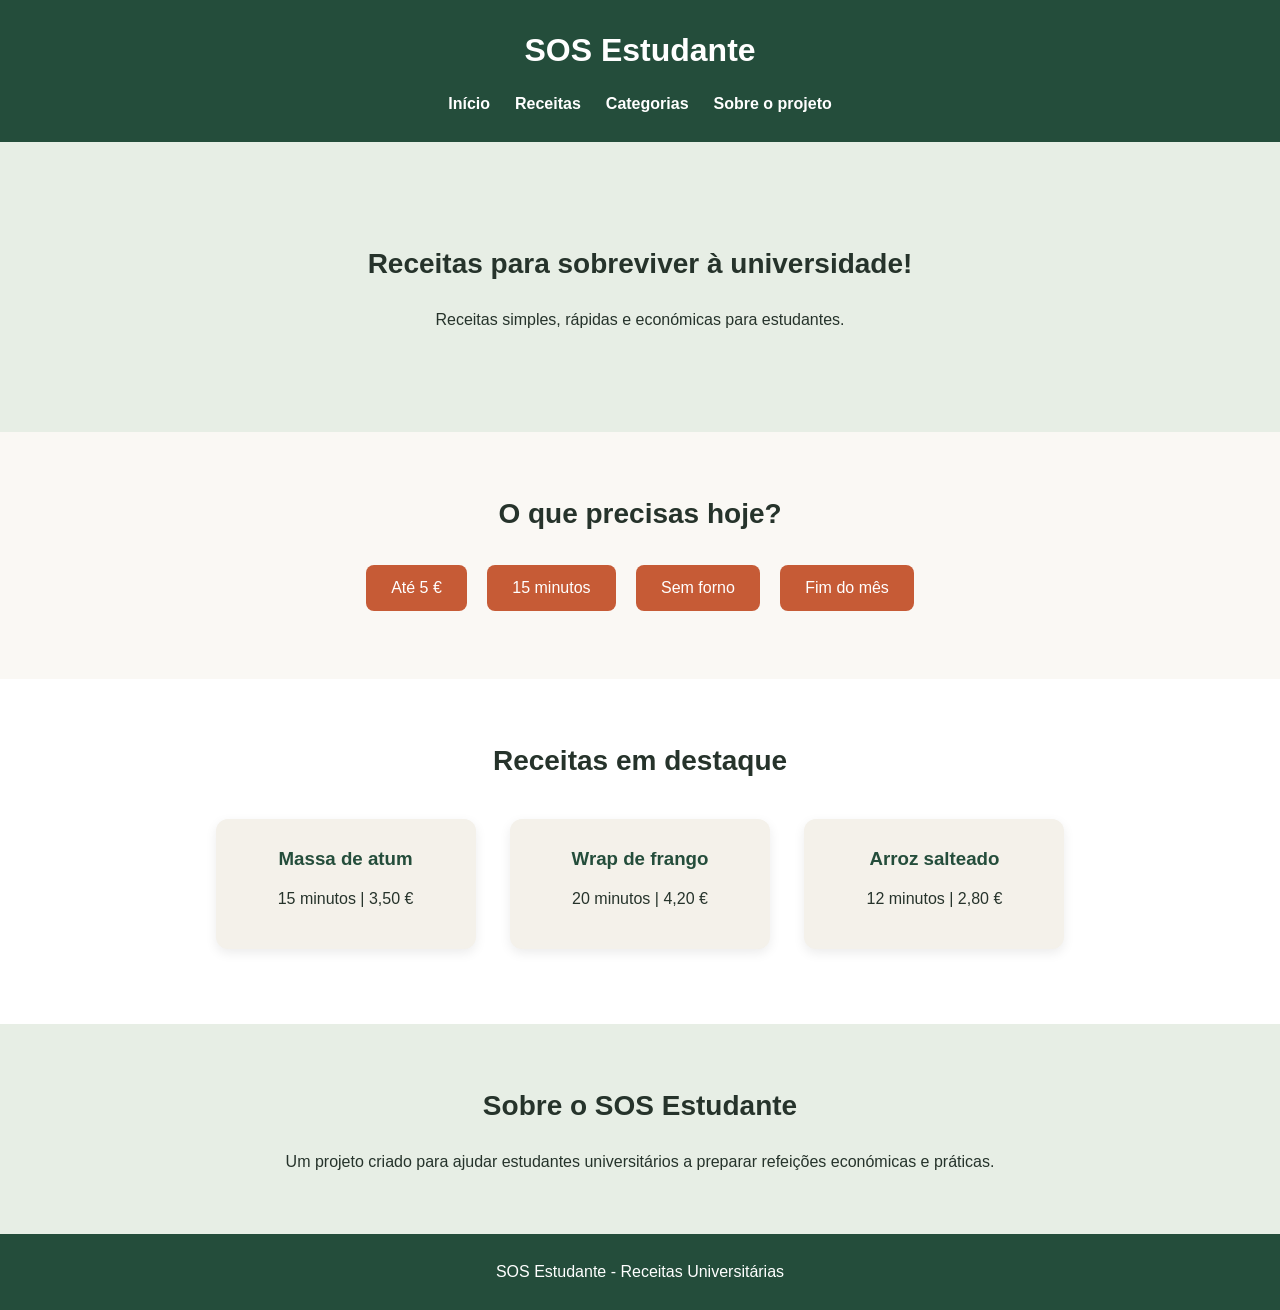
==== index.html @ cc5f1b09 "Adiciona estrutura HTML e estilos CSS da pagina inicial" ====
<!DOCTYPE html>
<html lang="pt">
<head>
    <meta charset="UTF-8">
    <meta name="viewport" content="width=device-width, initial-scale=1.0">
    <title>SOS Estudante - Receitas Universitárias</title>
    <link rel="stylesheet" href="css/style.css">
</head>
<body>

    <header>
        <h1>SOS Estudante</h1>

        <nav>
            <a href="index.html">Início</a>
            <a href="#receitas">Receitas</a>
            <a href="#categorias">Categorias</a>
            <a href="#sobre">Sobre o projeto</a>
        </nav>
    </header>

    <main>
        <section>
            <h2>Receitas para sobreviver à universidade!</h2>
            <p>Receitas simples, rápidas e económicas para estudantes.</p>
        </section>

        <section id="categorias">
            <h2>O que precisas hoje?</h2>

            <button>Até 5 €</button>
            <button>15 minutos</button>
            <button>Sem forno</button>
            <button>Fim do mês</button>
        </section>

        <section id="receitas">
            <h2>Receitas em destaque</h2>

            <article>
                <h3>Massa de atum</h3>
                <p>15 minutos | 3,50 €</p>
            </article>

            <article>
                <h3>Wrap de frango</h3>
                <p>20 minutos | 4,20 €</p>
            </article>

            <article>
                <h3>Arroz salteado</h3>
                <p>12 minutos | 2,80 €</p>
            </article>
        </section>

        <section id="sobre">
            <h2>Sobre o SOS Estudante</h2>
            <p>Um projeto criado para ajudar estudantes universitários
            a preparar refeições económicas e práticas.</p>
        </section>
    </main>

    <footer>
        <p>SOS Estudante - Receitas Universitárias</p>
    </footer>

</body>
</html>
---- css/style.css ----
/* Estilo geral */
* {
    margin: 0;
    padding: 0;
    box-sizing: border-box;
}

body {
    font-family: Arial, sans-serif;
    background-color: #faf8f4;
    color: #26332b;
    line-height: 1.6;
}

/* Cabeçalho */
header {
    background-color: #244d3b;
    color: white;
    padding: 25px;
    text-align: center;
}

header h1 {
    margin-bottom: 15px;
    font-size: 32px;
}

nav {
    display: flex;
    justify-content: center;
    flex-wrap: wrap;
    gap: 25px;
}

nav a {
    color: white;
    text-decoration: none;
    font-weight: bold;
}

nav a:hover {
    color: #f4c77a;
}

/* Secções */
main section {
    padding: 60px 20px;
    text-align: center;
}

main section:first-child {
    background-color: #e7eee5;
    padding: 100px 20px;
}

h2 {
    font-size: 28px;
    margin-bottom: 20px;
}

/* Botões das categorias */
button {
    background-color: #c65b36;
    color: white;
    border: none;
    border-radius: 8px;
    padding: 14px 25px;
    margin: 8px;
    font-size: 16px;
    cursor: pointer;
}

button:hover {
    background-color: #a74628;
}

/* Receitas */
#receitas {
    background-color: #fff;
}

article {
    display: inline-block;
    vertical-align: top;
    background-color: #f4f1ea;
    width: 260px;
    min-height: 130px;
    margin: 15px;
    padding: 25px;
    border-radius: 12px;
    box-shadow: 0 4px 12px rgba(0,0,0,0.08);
}

article h3 {
    margin-bottom: 12px;
    color: #244d3b;
}

/* Sobre o projeto */
#sobre {
    background-color: #e7eee5;
}

/* Rodapé */
footer {
    background-color: #244d3b;
    color: white;
    padding: 25px;
    text-align: center;
}

/* Adaptação a telemóveis */
@media (max-width: 600px) {
    header h1 {
        font-size: 26px;
    }

    nav {
        gap: 12px;
    }

    main section {
        padding: 40px 15px;
    }

    h2 {
        font-size: 23px;
    }

    article {
        display: block;
        width: 100%;
        max-width: 340px;
        margin: 15px auto;
    }
}
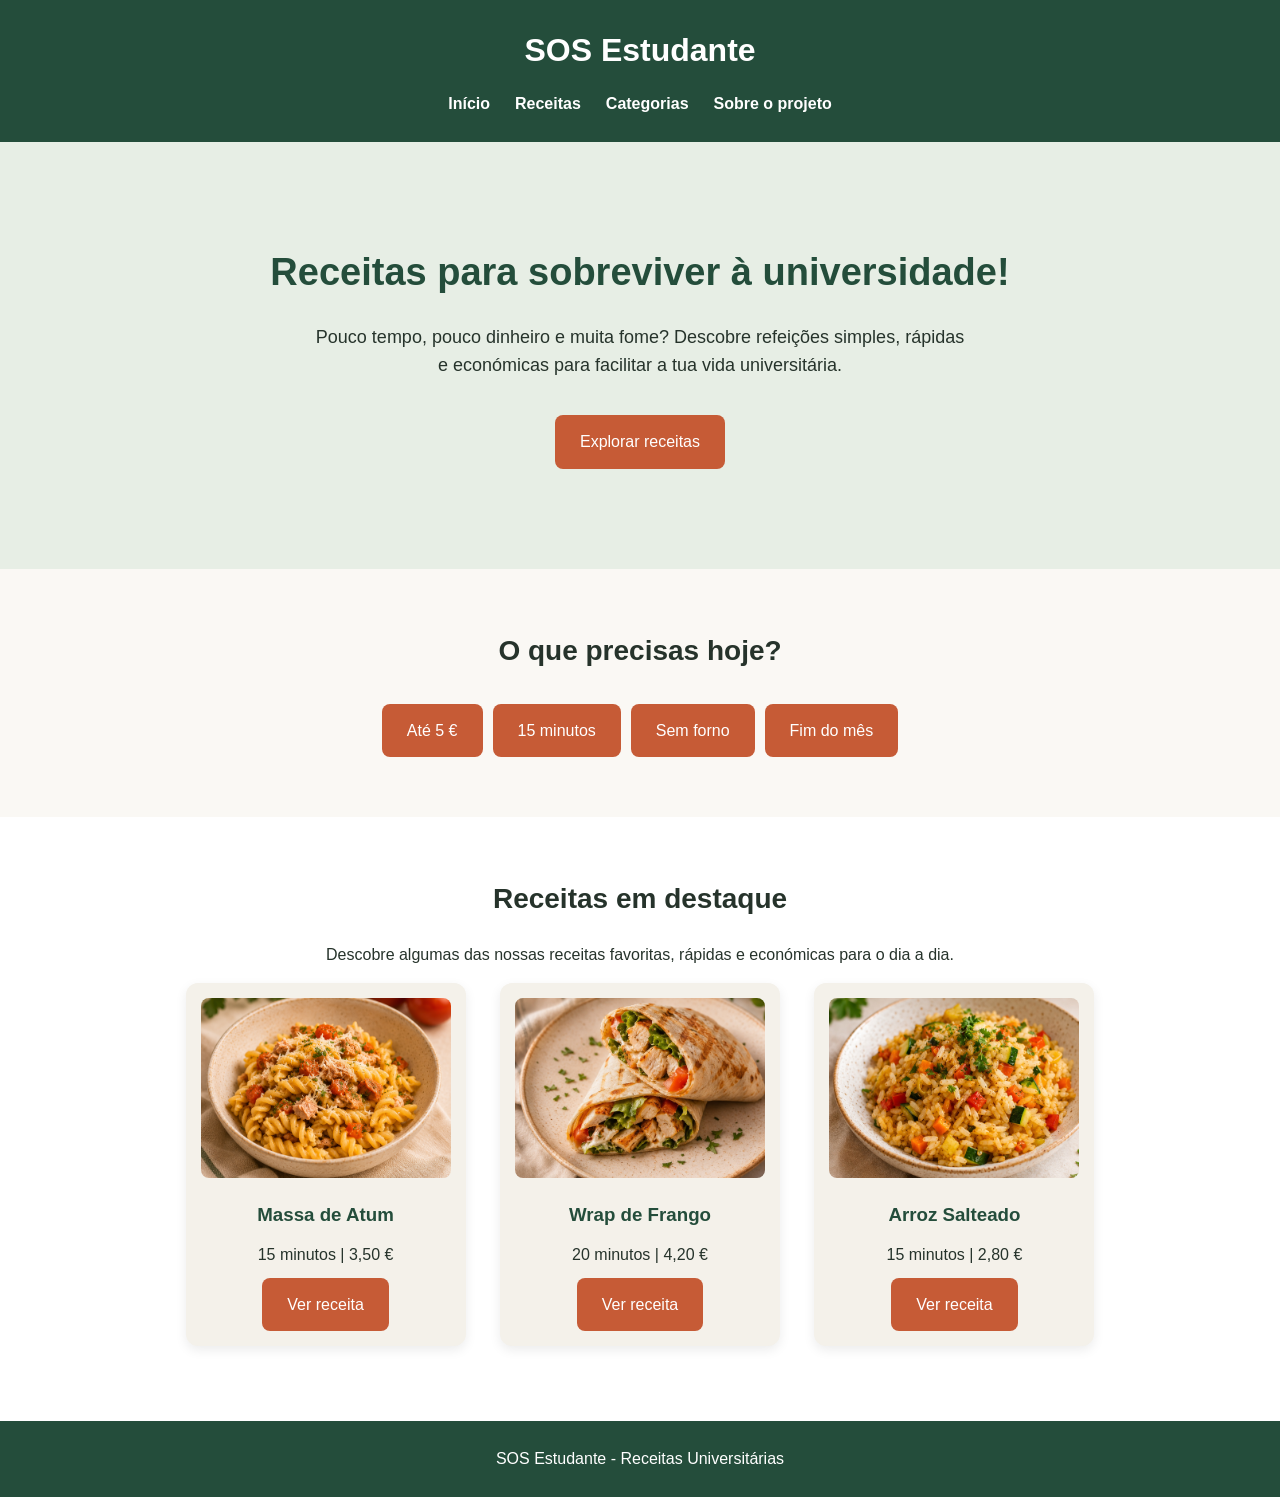
==== commit 8c225197: "Adiciona paginas das categorias de receitas" ====
--- a/index.html
+++ b/index.html
@@ -14,51 +14,120 @@
 
         <nav>
             <a href="index.html">Início</a>
-            <a href="#receitas">Receitas</a>
+            <a href="receitas.html">Receitas</a>
             <a href="#categorias">Categorias</a>
             <a href="#sobre">Sobre o projeto</a>
         </nav>
     </header>
 
     <main>
-        <section>
+        <!-- Apresentação do SOS Estudante -->
+        <section class="apresentacao">
+
             <h2>Receitas para sobreviver à universidade!</h2>
-            <p>Receitas simples, rápidas e económicas para estudantes.</p>
+
+            <p>
+                Pouco tempo, pouco dinheiro e muita fome?
+                Descobre refeições simples, rápidas e económicas
+                para facilitar a tua vida universitária.
+            </p>
+
+            <a href="receitas.html" class="botao-receita">
+                Explorar receitas
+            </a>
+
         </section>
 
+        <!-- Categorias da página inicial -->
         <section id="categorias">
+
             <h2>O que precisas hoje?</h2>
 
-            <button>Até 5 €</button>
-            <button>15 minutos</button>
-            <button>Sem forno</button>
-            <button>Fim do mês</button>
+            <div class="filtros">
+
+                <a href="ate5.html" class="botao-receita">
+                    Até 5 €
+                </a>
+
+                <a href="rapidas.html" class="botao-receita">
+                    15 minutos
+                </a>
+
+                <a href="sem-forno.html" class="botao-receita">
+                    Sem forno
+                </a>
+
+                <a href="fim-mes.html" class="botao-receita">
+                    Fim do mês
+                </a>
+
+            </div>
+
+        </section>
+     
+        <!-- Receitas em destaque -->
+        <section id="receitas">
+
+            <h2>Receitas em destaque</h2>
+
+            <p>
+                Descobre algumas das nossas receitas favoritas,
+                rápidas e económicas para o dia a dia.
+            </p>
+
+            <!-- Massa de Atum -->
+            <article class="cartao-receita">
+
+                <img src="img/massa-atum.png"
+                    alt="Massa de atum"
+                    class="imagem-cartao">
+
+                <h3>Massa de Atum</h3>
+
+                <p>15 minutos | 3,50 €</p>
+
+                <a href="receita.html" class="botao-receita">
+                    Ver receita
+                </a>
+
+            </article>
+
+            <!-- Wrap de Frango -->
+            <article class="cartao-receita">
+
+                <img src="img/wrap-frango.jpg"
+                    alt="Wrap de frango"
+                    class="imagem-cartao">
+
+                <h3>Wrap de Frango</h3>
+
+                <p>20 minutos | 4,20 €</p>
+
+                <a href="wrap-frango.html" class="botao-receita">
+                    Ver receita
+                </a>
+
+            </article>
+
+            <!-- Arroz Salteado -->
+            <article class="cartao-receita">
+
+                <img src="img/arroz-salteado.jpg"
+                    alt="Arroz salteado"
+                    class="imagem-cartao">
+
+                <h3>Arroz Salteado</h3>
+
+                <p>15 minutos | 2,80 €</p>
+
+                <a href="arroz-salteado.html" class="botao-receita">
+                    Ver receita
+                </a>
+
+            </article>
+
         </section>
 
-        <section id="receitas">
-            <h2>Receitas em destaque</h2>
-
-            <article>
-                <h3>Massa de atum</h3>
-                <p>15 minutos | 3,50 €</p>
-            </article>
-
-            <article>
-                <h3>Wrap de frango</h3>
-                <p>20 minutos | 4,20 €</p>
-            </article>
-
-            <article>
-                <h3>Arroz salteado</h3>
-                <p>12 minutos | 2,80 €</p>
-            </article>
-        </section>
-
-        <section id="sobre">
-            <h2>Sobre o SOS Estudante</h2>
-            <p>Um projeto criado para ajudar estudantes universitários
-            a preparar refeições económicas e práticas.</p>
-        </section>
     </main>
 
     <footer>
--- a/css/style.css
+++ b/css/style.css
@@ -135,3 +135,205 @@
         margin: 15px auto;
     }
 }
+
+
+/* Barra de pesquisa */
+#pesquisa {
+    width: 100%;
+    max-width: 450px;
+    padding: 14px;
+    margin: 20px 0;
+    border: 1px solid #ccc;
+    border-radius: 8px;
+    font-size: 16px;
+}
+
+/* Destaque da barra quando selecionada */
+#pesquisa:focus {
+    outline: none;
+    border-color: #244d3b;
+}
+
+/* Organização dos filtros */
+.filtros {
+    display: flex;
+    justify-content: center;
+    flex-wrap: wrap;
+    gap: 10px;
+}
+
+
+/* Botão para visualizar receitas */
+.botao-receita {
+    display: inline-block;
+    background-color: #c65b36;
+    color: white;
+    text-decoration: none;
+    padding: 14px 25px;
+    border-radius: 8px;
+    margin-top: 10px;
+    font-size: 16px;
+}
+
+.botao-receita:hover {
+    background-color: #a74628;
+}
+
+
+/* Botão para voltar à lista de receitas */
+.voltar-receitas {
+    text-align: center;
+    padding: 30px;
+}
+
+/* Ingredientes da receita */
+.ingredientes {
+    background-color: #f4f1ea;
+    max-width: 800px;
+    margin: 30px auto;
+    padding: 30px;
+    border-radius: 12px;
+    text-align: center;
+}
+
+.ingredientes h2 {
+    color: #244d3b;
+    text-align: center;
+}
+
+.ingredientes ul {
+    padding-left: 25px;
+}
+
+.ingredientes li {
+    margin-bottom: 12px;
+}
+
+/* Modo de preparação */
+.preparacao {
+    background-color: #e7eee5;
+    max-width: 800px;
+    margin: 30px auto;
+    padding: 30px;
+    border-radius: 12px;
+    text-align: center;
+}
+
+.preparacao h2 {
+    color: #244d3b;
+    text-align: center;
+}
+
+.preparacao ol {
+    padding-left: 25px;
+}
+
+.preparacao li {
+    margin-bottom: 15px;
+}
+
+.ingredientes ul,
+.preparacao ol {
+    list-style-position: inside;
+    padding-left: 0;
+}
+
+.ingredientes li,
+.preparacao li {
+    text-align: center;
+}
+
+
+/* Imagem da página de detalhe da receita */
+.imagem-receita {
+    width: 100%;
+    max-width: 500px;
+    height: auto;
+    border-radius: 12px;
+    margin-top: 25px;
+    box-shadow: 0 4px 12px rgba(0, 0, 0, 0.1);
+}
+
+
+/* Cartões das receitas */
+.cartao-receita {
+    width: 280px;
+    padding: 15px;
+    background-color: #f4f1ea;
+    border-radius: 12px;
+    text-align: center;
+    overflow: hidden;
+}
+
+/* Imagens dos cartões */
+.imagem-cartao {
+    width: 100%;
+    height: 180px;
+    object-fit: cover;
+    border-radius: 8px;
+    margin-bottom: 15px;
+}
+
+/* Apresentação da página inicial */
+.apresentacao {
+    background-color: #e7eee5;
+    padding: 100px 20px;
+    text-align: center;
+}
+
+.apresentacao h2 {
+    font-size: 38px;
+    color: #244d3b;
+    margin-bottom: 20px;
+}
+
+.apresentacao p {
+    font-size: 18px;
+    max-width: 650px;
+    margin: 0 auto 25px;
+}
+
+/* Adaptação para telemóveis */
+@media (max-width: 600px) {
+    .apresentacao {
+        padding: 60px 20px;
+    }
+
+    .apresentacao h2 {
+        font-size: 28px;
+    }
+
+    .apresentacao p {
+        font-size: 16px;
+    }
+}
+
+
+/* Categorias das receitas */
+#ate5,
+#rapidas,
+#sem-forno,
+#fim-mes {
+    background-color: #f4f1ea;
+    max-width: 900px;
+    margin: 30px auto;
+    padding: 40px 25px;
+    border-radius: 12px;
+    text-align: center;
+}
+
+#ate5 h2,
+#rapidas h2,
+#sem-forno h2,
+#fim-mes h2 {
+    color: #244d3b;
+}
+
+#ate5 p,
+#rapidas p,
+#sem-forno p,
+#fim-mes p {
+    margin-bottom: 20px;
+}
+
+
